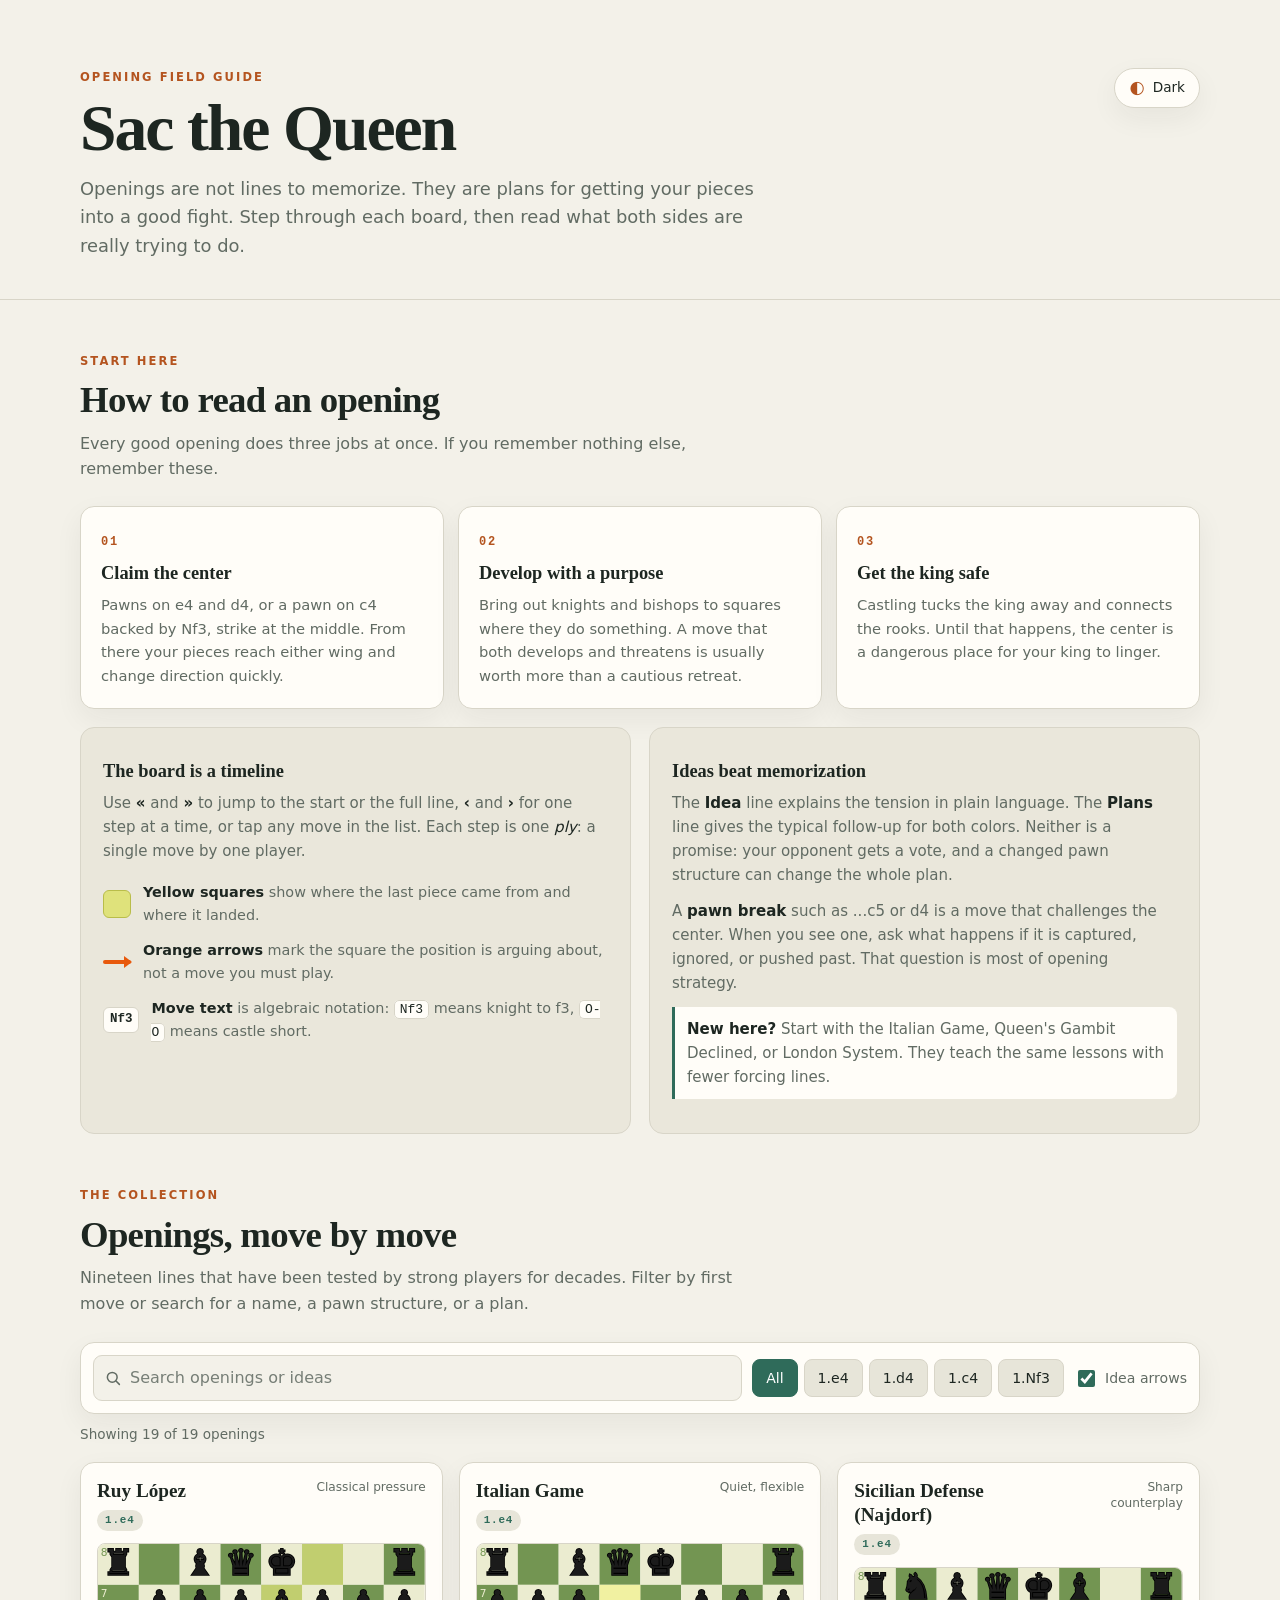
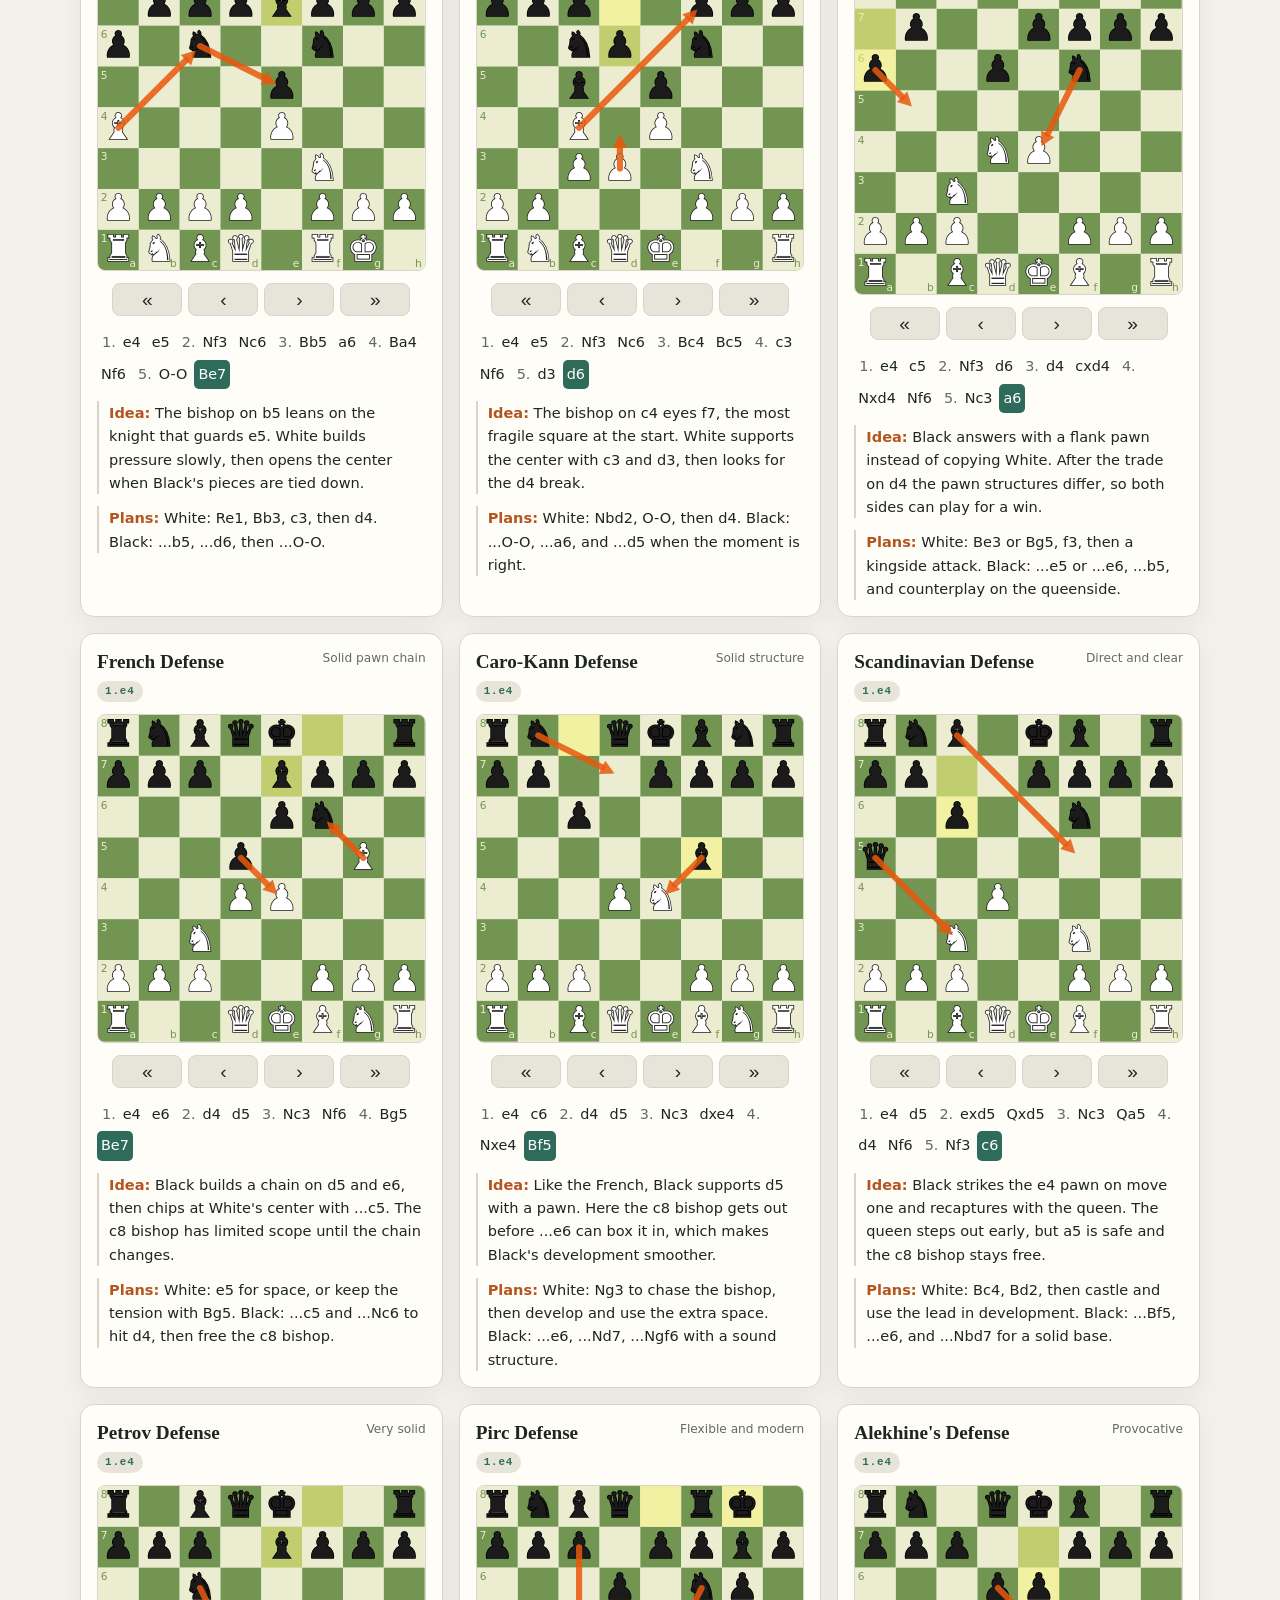
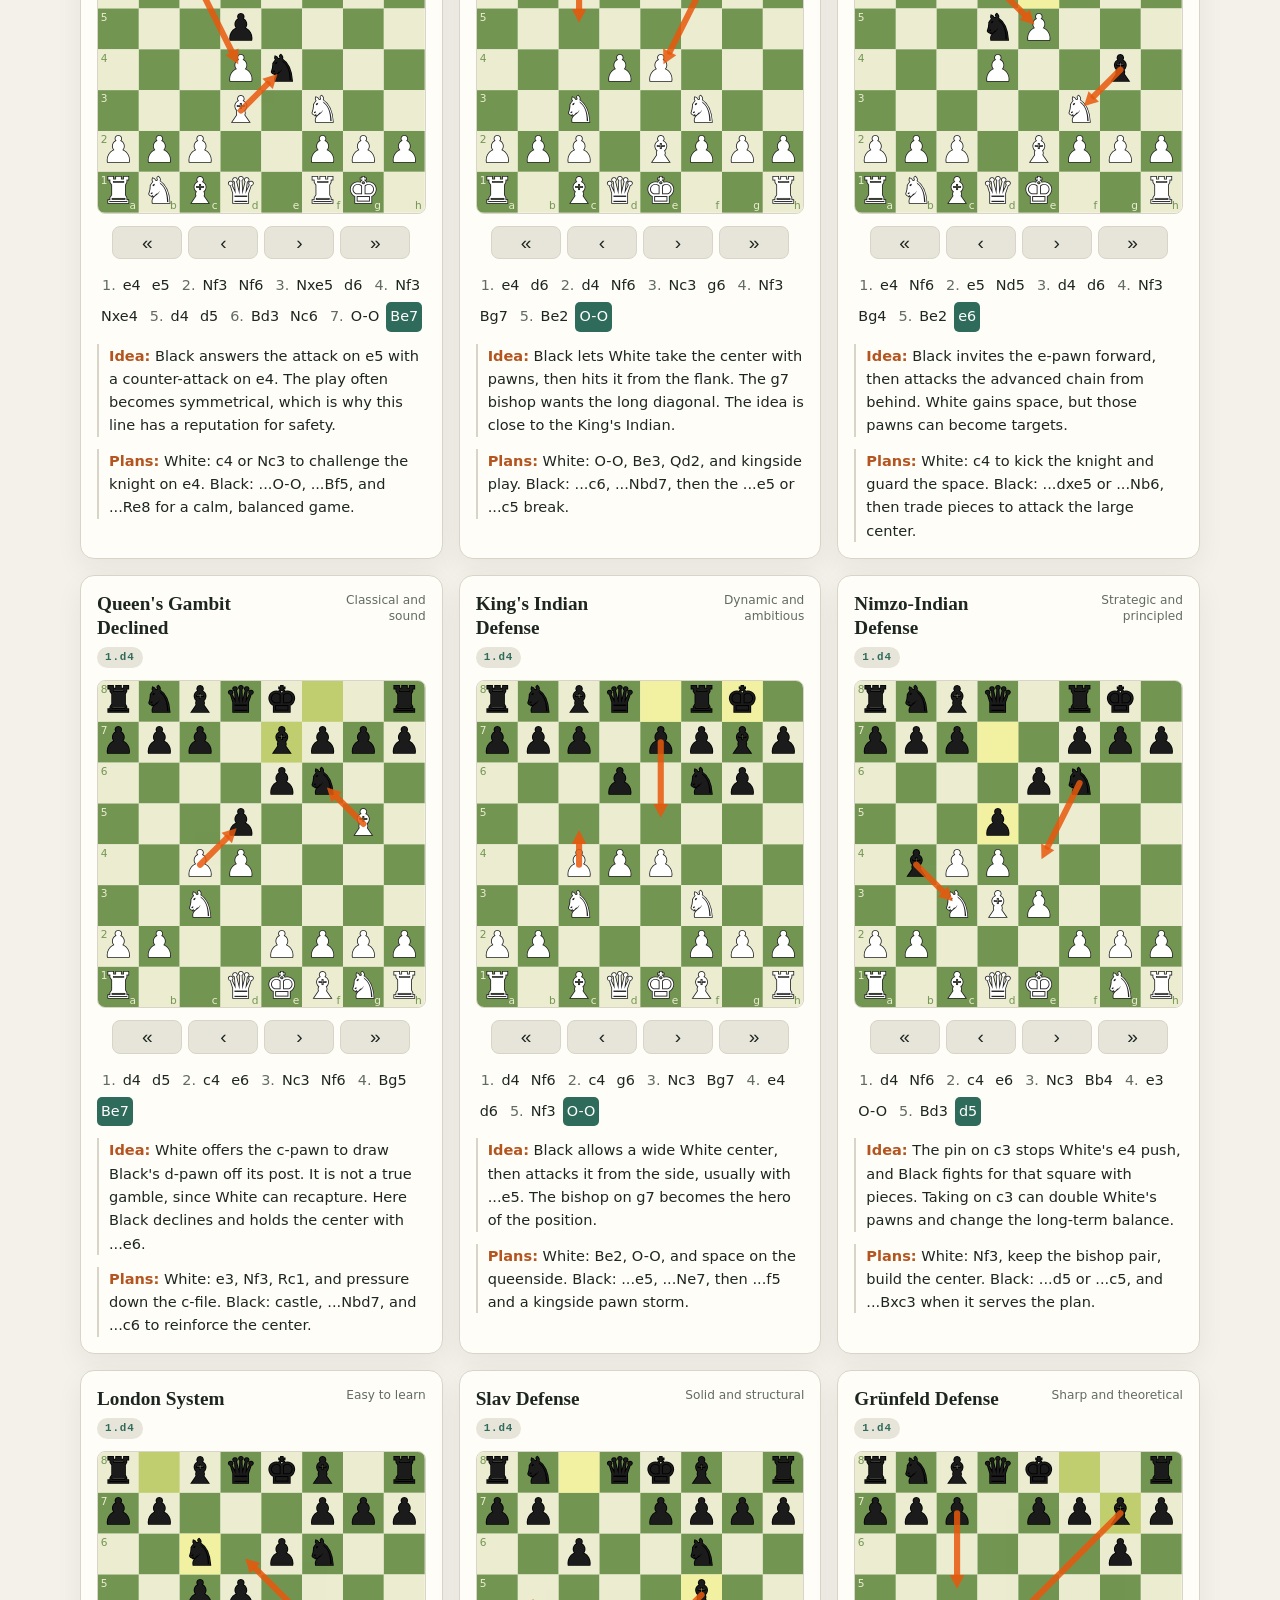
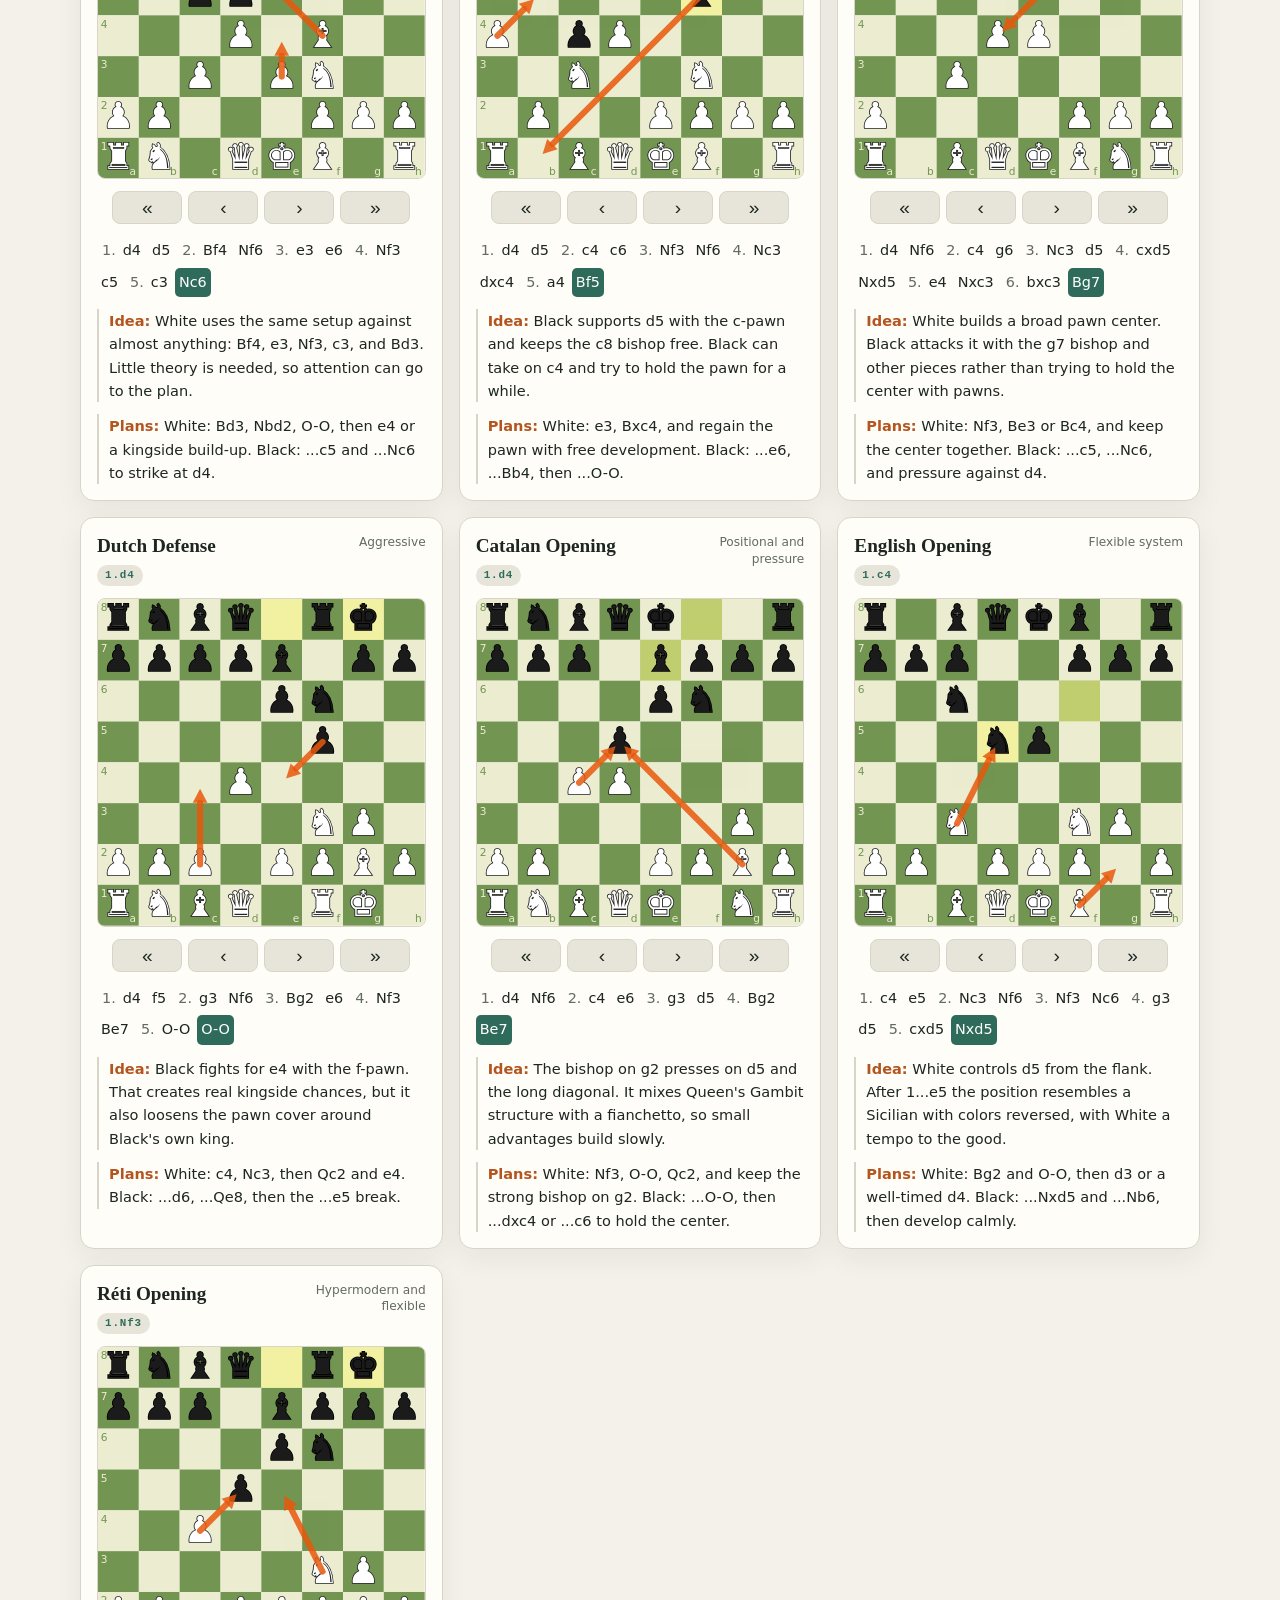
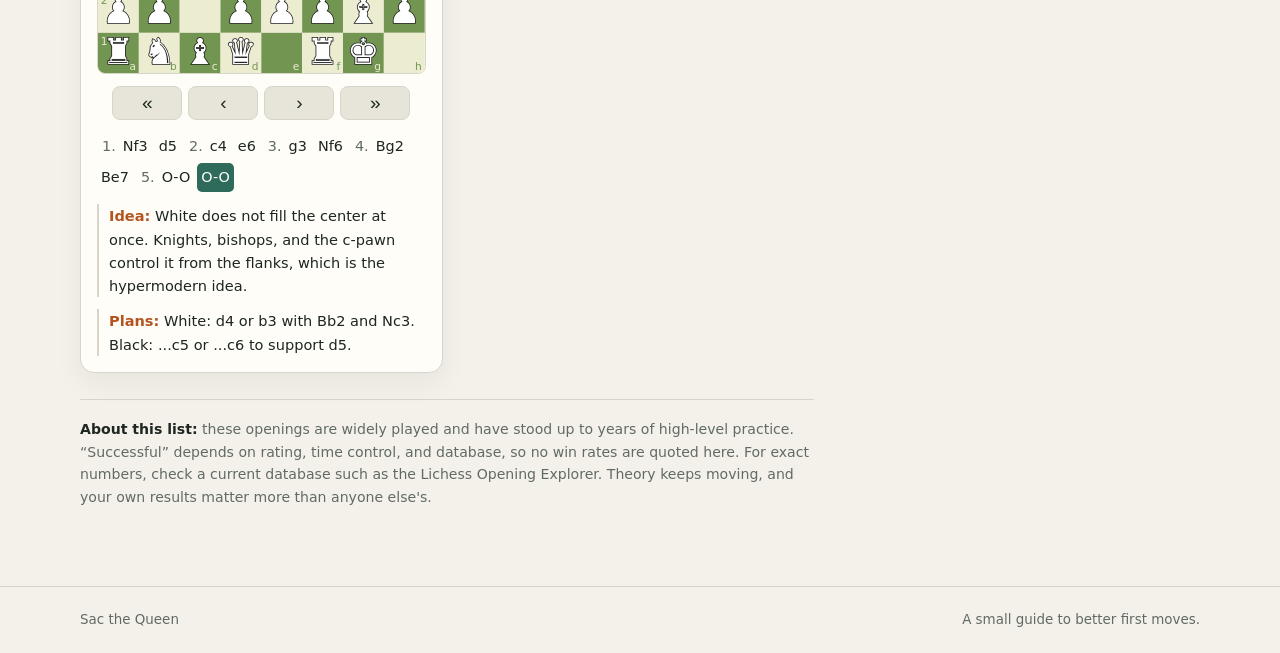
==== sacthequeen/index.html @ 0cee4793 "Refine opening guide and prepare Vercel deployment" ====
<!DOCTYPE html>
<html lang="en">
<head>
<meta charset="utf-8">
<meta name="viewport" content="width=device-width, initial-scale=1, viewport-fit=cover">
<title>Sac the Queen — Chess Openings, Move by Move</title>
<meta name="description" content="A visual field guide to 19 trusted chess openings. Step through the moves, read the ideas, and learn the plans behind each position.">
<meta name="theme-color" content="#f3f1e9">
<meta property="og:type" content="website">
<meta property="og:title" content="Sac the Queen — Chess Openings, Move by Move">
<meta property="og:description" content="A visual field guide to 19 trusted chess openings. Step through the moves, read the ideas, and learn the plans.">
<link rel="stylesheet" href="styles.css">
<script src="app.js" defer></script>
</head>
<body>
<a class="skip" href="#openings">Skip to openings</a>
<header class="site-header">
  <div class="wrap header-inner">
    <div>
      <p class="eyebrow">Opening field guide</p>
      <h1>Sac the Queen</h1>
      <p class="lede">Openings are not lines to memorize. They are plans for getting your pieces into a good fight. Step through each board, then read what both sides are really trying to do.</p>
    </div>
    <button id="theme" class="theme" type="button" aria-label="Switch color theme">
      <span class="theme-icon" aria-hidden="true">◐</span>
      <span class="theme-label">Theme</span>
    </button>
  </div>
</header>
<main class="wrap">
  <section class="guide" id="guide" aria-labelledby="guide-title">
    <div class="section-head">
      <p class="kicker">Start here</p>
      <h2 id="guide-title">How to read an opening</h2>
      <p class="section-lede">Every good opening does three jobs at once. If you remember nothing else, remember these.</p>
    </div>
    <div class="principles">
      <article class="principle">
        <span class="num">01</span>
        <h3>Claim the center</h3>
        <p>Pawns on e4 and d4, or a pawn on c4 backed by Nf3, strike at the middle. From there your pieces reach either wing and change direction quickly.</p>
      </article>
      <article class="principle">
        <span class="num">02</span>
        <h3>Develop with a purpose</h3>
        <p>Bring out knights and bishops to squares where they do something. A move that both develops and threatens is usually worth more than a cautious retreat.</p>
      </article>
      <article class="principle">
        <span class="num">03</span>
        <h3>Get the king safe</h3>
        <p>Castling tucks the king away and connects the rooks. Until that happens, the center is a dangerous place for your king to linger.</p>
      </article>
    </div>
    <div class="guide-grid">
      <article class="explainer">
        <h3>The board is a timeline</h3>
        <p>Use <b>«</b> and <b>»</b> to jump to the start or the full line, <b>‹</b> and <b>›</b> for one step at a time, or tap any move in the list. Each step is one <em>ply</em>: a single move by one player.</p>
        <ul class="legend">
          <li><span class="swatch yellow" aria-hidden="true"></span><span><b>Yellow squares</b> show where the last piece came from and where it landed.</span></li>
          <li><span class="swatch orange" aria-hidden="true"></span><span><b>Orange arrows</b> mark the square the position is arguing about, not a move you must play.</span></li>
          <li><span class="swatch notation" aria-hidden="true">Nf3</span><span><b>Move text</b> is algebraic notation: <code>Nf3</code> means knight to f3, <code>O-O</code> means castle short.</span></li>
        </ul>
      </article>
      <article class="explainer">
        <h3>Ideas beat memorization</h3>
        <p>The <b>Idea</b> line explains the tension in plain language. The <b>Plans</b> line gives the typical follow-up for both colors. Neither is a promise: your opponent gets a vote, and a changed pawn structure can change the whole plan.</p>
        <p>A <b>pawn break</b> such as ...c5 or d4 is a move that challenges the center. When you see one, ask what happens if it is captured, ignored, or pushed past. That question is most of opening strategy.</p>
        <p class="hint"><b>New here?</b> Start with the Italian Game, Queen's Gambit Declined, or London System. They teach the same lessons with fewer forcing lines.</p>
      </article>
    </div>
  </section>

  <section class="openings" id="openings" aria-labelledby="openings-title">
    <div class="section-head">
      <p class="kicker">The collection</p>
      <h2 id="openings-title">Openings, move by move</h2>
      <p class="section-lede">Nineteen lines that have been tested by strong players for decades. Filter by first move or search for a name, a pawn structure, or a plan.</p>
    </div>
    <div class="toolbar">
      <label class="search">
        <span class="sr-only">Search openings</span>
        <svg viewBox="0 0 24 24" aria-hidden="true"><circle cx="11" cy="11" r="6.5"/><path d="m16 16 4.5 4.5"/></svg>
        <input id="search" type="search" placeholder="Search openings or ideas" autocomplete="off">
      </label>
      <div class="filters" role="group" aria-label="Filter by first move">
        <button class="chip" type="button" data-f="all" aria-pressed="true">All</button>
        <button class="chip" type="button" data-f="e4" aria-pressed="false">1.e4</button>
        <button class="chip" type="button" data-f="d4" aria-pressed="false">1.d4</button>
        <button class="chip" type="button" data-f="c4" aria-pressed="false">1.c4</button>
        <button class="chip" type="button" data-f="Nf3" aria-pressed="false">1.Nf3</button>
      </div>
      <label class="toggle"><input type="checkbox" id="ar" checked><span>Idea arrows</span></label>
    </div>
    <p id="count" class="count" aria-live="polite"></p>
    <div class="grid" id="grid"></div>
    <p id="empty" class="empty" hidden>No openings match that search. Try a shorter word, or choose <b>All</b> above.</p>
    <p class="note"><b>About this list:</b> these openings are widely played and have stood up to years of high-level practice. “Successful” depends on rating, time control, and database, so no win rates are quoted here. For exact numbers, check a current database such as the Lichess Opening Explorer. Theory keeps moving, and your own results matter more than anyone else's.</p>
  </section>
</main>
<footer class="site-footer">
  <div class="wrap"><span>Sac the Queen</span><span>A small guide to better first moves.</span></div>
</footer>
</body>
</html>
---- sacthequeen/styles.css ----
:root{--bg:#f3f1e9;--bg2:#eae7db;--fg:#1d2621;--mut:#616b63;--card:#fffdf8;--bd:#d8d5c8;--ac:#2f6b5a;--ac2:#b4541f;--chip:#e7e5d9;--on-ac:#fff;--shadow:0 10px 28px rgba(29,38,33,.06);--radius:14px;color-scheme:light;box-sizing:border-box}
*,*::before,*::after{box-sizing:inherit}
@media (prefers-color-scheme:dark){:root:not([data-theme=light]){color-scheme:dark;--bg:#111613;--bg2:#19211c;--fg:#e8eee9;--mut:#a0aea5;--card:#1a221d;--bd:#303b34;--ac:#79c9a9;--ac2:#f0a567;--chip:#27322b;--on-ac:#101712;--shadow:0 10px 28px rgba(0,0,0,.22)}}
:root[data-theme=dark]{color-scheme:dark;--bg:#111613;--bg2:#19211c;--fg:#e8eee9;--mut:#a0aea5;--card:#1a221d;--bd:#303b34;--ac:#79c9a9;--ac2:#f0a567;--chip:#27322b;--on-ac:#101712;--shadow:0 10px 28px rgba(0,0,0,.22)}
html{scroll-behavior:smooth;scroll-padding-top:20px}
@media (prefers-reduced-motion:reduce){html{scroll-behavior:auto}}
body{margin:0;background:radial-gradient(900px 420px at 85% -10%,var(--bg2),transparent 70%),var(--bg);color:var(--fg);font:16px/1.6 system-ui,-apple-system,"Segoe UI",Roboto,sans-serif;-webkit-font-smoothing:antialiased}
.wrap{width:min(1120px,100% - 32px);margin-inline:auto}
.skip{position:absolute;left:-9999px;top:8px;background:var(--card);color:var(--fg);padding:10px 14px;border-radius:8px;z-index:10}
.skip:focus{left:16px}
.site-header{border-bottom:1px solid var(--bd)}
.header-inner{display:flex;justify-content:space-between;align-items:flex-start;gap:24px;padding:clamp(34px,7vw,68px) 0 38px}
.eyebrow,.kicker{margin:0 0 10px;color:var(--ac2);font-size:.72rem;font-weight:800;letter-spacing:.18em;text-transform:uppercase}
h1{font:700 clamp(2.4rem,7vw,4.1rem)/.98 "Iowan Old Style","Palatino Linotype",Palatino,Georgia,serif;letter-spacing:-.03em;margin:0 0 14px}
.lede{font-size:clamp(1rem,2vw,1.12rem);color:var(--mut);max-width:62ch;margin:0}
.theme{flex:none;display:inline-flex;align-items:center;gap:8px;border:1px solid var(--bd);background:var(--card);color:var(--fg);border-radius:999px;padding:8px 14px;font:inherit;font-size:.85rem;cursor:pointer;box-shadow:var(--shadow)}
.theme:hover{border-color:var(--ac)}
.theme-icon{font-size:1.1rem;line-height:1;color:var(--ac2)}
main{padding-bottom:64px}
.guide,.openings{padding-top:52px}
.section-head{max-width:68ch;margin-bottom:24px}
.section-head h2{font:700 clamp(1.6rem,4vw,2.3rem)/1.1 "Iowan Old Style","Palatino Linotype",Palatino,Georgia,serif;letter-spacing:-.02em;margin:0 0 10px}
.section-lede{color:var(--mut);margin:0}
.principles{display:grid;grid-template-columns:repeat(auto-fit,minmax(min(100%,240px),1fr));gap:14px}
.principle{background:var(--card);border:1px solid var(--bd);border-radius:var(--radius);padding:20px;box-shadow:var(--shadow)}
.num{font:800 .75rem/1 ui-monospace,SFMono-Regular,Menlo,monospace;letter-spacing:.14em;color:var(--ac2)}
.principle h3,.explainer h3{font:700 1.15rem/1.25 "Iowan Old Style","Palatino Linotype",Palatino,Georgia,serif;margin:10px 0 8px}
.principle p{font-size:.92rem;margin:0;color:var(--mut)}
.guide-grid{display:grid;grid-template-columns:repeat(auto-fit,minmax(min(100%,380px),1fr));gap:18px;margin-top:18px}
.explainer{background:var(--bg2);border:1px solid var(--bd);border-radius:var(--radius);padding:22px}
.explainer p{font-size:.94rem;margin:0 0 12px;color:var(--mut)}
.explainer b,.note b{color:var(--fg)}
.explainer em{color:var(--fg);font-style:italic}
code{font:.9em ui-monospace,SFMono-Regular,Menlo,monospace;background:var(--card);border:1px solid var(--bd);border-radius:5px;padding:1px 5px;color:var(--fg)}
.legend{list-style:none;margin:18px 0 0;padding:0;display:grid;gap:12px}
.legend li{display:flex;gap:12px;align-items:center;font-size:.9rem;color:var(--mut)}
.swatch{flex:0 0 auto;width:28px;height:28px;border-radius:6px}
.swatch.yellow{background:#dfe27b;border:1px solid #b9bd4a}
.swatch.orange{height:4px;width:28px;border-radius:2px;background:#e8590c;position:relative;margin-block:12px}
.swatch.orange::after{content:"";position:absolute;right:-1px;top:-4px;border-left:8px solid #e8590c;border-top:6px solid transparent;border-bottom:6px solid transparent}
.swatch.notation{width:auto;min-width:28px;height:auto;padding:3px 6px;background:var(--card);border:1px solid var(--bd);font:700 .78rem/1.4 ui-monospace,SFMono-Regular,Menlo,monospace;color:var(--fg)}
.hint{background:var(--card);border-left:3px solid var(--ac);padding:10px 12px;border-radius:0 8px 8px 0}
.toolbar{display:flex;flex-wrap:wrap;gap:10px;align-items:center;background:var(--card);border:1px solid var(--bd);border-radius:var(--radius);padding:12px;margin:26px 0 10px;box-shadow:var(--shadow)}
.search{flex:1 1 240px;display:flex;align-items:center;gap:8px;background:var(--bg);border:1px solid var(--bd);border-radius:9px;padding:0 10px}
.search svg{width:18px;height:18px;flex:none;fill:none;stroke:var(--mut);stroke-width:2;stroke-linecap:round}
.search input{border:0;outline:0;background:transparent;color:var(--fg);font:inherit;width:100%;padding:9px 0}
.search input::placeholder{color:var(--mut);opacity:.85}
.filters{display:flex;flex-wrap:wrap;gap:6px}
.chip{border:1px solid var(--bd);background:var(--chip);color:var(--fg);border-radius:8px;padding:7px 13px;font:inherit;font-size:.88rem;cursor:pointer}
.chip:hover{border-color:var(--ac)}
.chip[aria-pressed=true]{background:var(--ac);color:var(--on-ac);border-color:var(--ac)}
.toggle{display:flex;align-items:center;gap:7px;font-size:.88rem;color:var(--mut);white-space:nowrap;cursor:pointer}
.toggle input{accent-color:var(--ac);width:17px;height:17px;cursor:pointer}
.count{font-size:.85rem;color:var(--mut);margin:0 0 16px}
.grid{display:grid;grid-template-columns:repeat(auto-fill,minmax(min(100%,330px),1fr));gap:16px}
.card{background:var(--card);border:1px solid var(--bd);border-radius:var(--radius);padding:16px;display:flex;flex-direction:column;gap:12px;box-shadow:var(--shadow);transition:transform .18s ease,box-shadow .18s ease}
.card:hover{transform:translateY(-2px)}
@media (prefers-reduced-motion:reduce){.card{transition:none}}
.card[hidden]{display:none}
.card-head{display:flex;justify-content:space-between;align-items:flex-start;gap:10px}
.card h3{font:700 1.2rem/1.25 "Iowan Old Style","Palatino Linotype",Palatino,Georgia,serif;margin:0}
.tag{font-size:.76rem;color:var(--mut);text-align:right;max-width:18ch;line-height:1.35}
.badge{display:inline-block;margin-top:7px;font:800 .68rem/1 ui-monospace,SFMono-Regular,Menlo,monospace;letter-spacing:.08em;color:var(--ac);background:var(--chip);border-radius:999px;padding:5px 8px}
svg.board{width:100%;height:auto;display:block;border-radius:8px;border:1px solid var(--bd)}
svg.board .p{font-family:"Segoe UI Symbol","Noto Sans Symbols 2","Apple Symbols","DejaVu Sans",serif}
.ctl{display:flex;gap:6px;justify-content:center}
.ctl button{flex:1;max-width:70px;border:1px solid var(--bd);background:var(--chip);color:var(--fg);border-radius:8px;padding:6px 0;font-size:1.2rem;line-height:1;cursor:pointer}
.ctl button:hover{background:var(--bg2);border-color:var(--ac)}
.mv{font-size:.9rem;display:flex;flex-wrap:wrap;gap:2px 3px;align-items:center;line-height:1.9}
.mv em{color:var(--mut);font-style:normal;margin-left:5px}
.mv [data-j]{cursor:pointer;padding:1px 4px;border-radius:5px}
.mv [data-j]:hover{background:var(--chip)}
.mv [data-j].on{background:var(--ac);color:var(--on-ac)}
.card p{margin:0;font-size:.91rem}
.card p b{color:var(--ac2)}
.idea,.plan{padding-left:10px;border-left:2px solid var(--bd)}
.empty{background:var(--card);border:1px dashed var(--bd);border-radius:var(--radius);padding:24px;text-align:center;color:var(--mut);margin:0}
.note{margin-top:26px;padding-top:18px;border-top:1px solid var(--bd);color:var(--mut);font-size:.88rem;max-width:82ch}
.site-footer{border-top:1px solid var(--bd);color:var(--mut);font-size:.84rem}
.site-footer .wrap{display:flex;justify-content:space-between;gap:12px;padding:22px 0}
:focus-visible{outline:2px solid var(--ac2);outline-offset:2px}
.sr-only{position:absolute;width:1px;height:1px;padding:0;margin:-1px;overflow:hidden;clip:rect(0,0,0,0);white-space:nowrap;border:0}
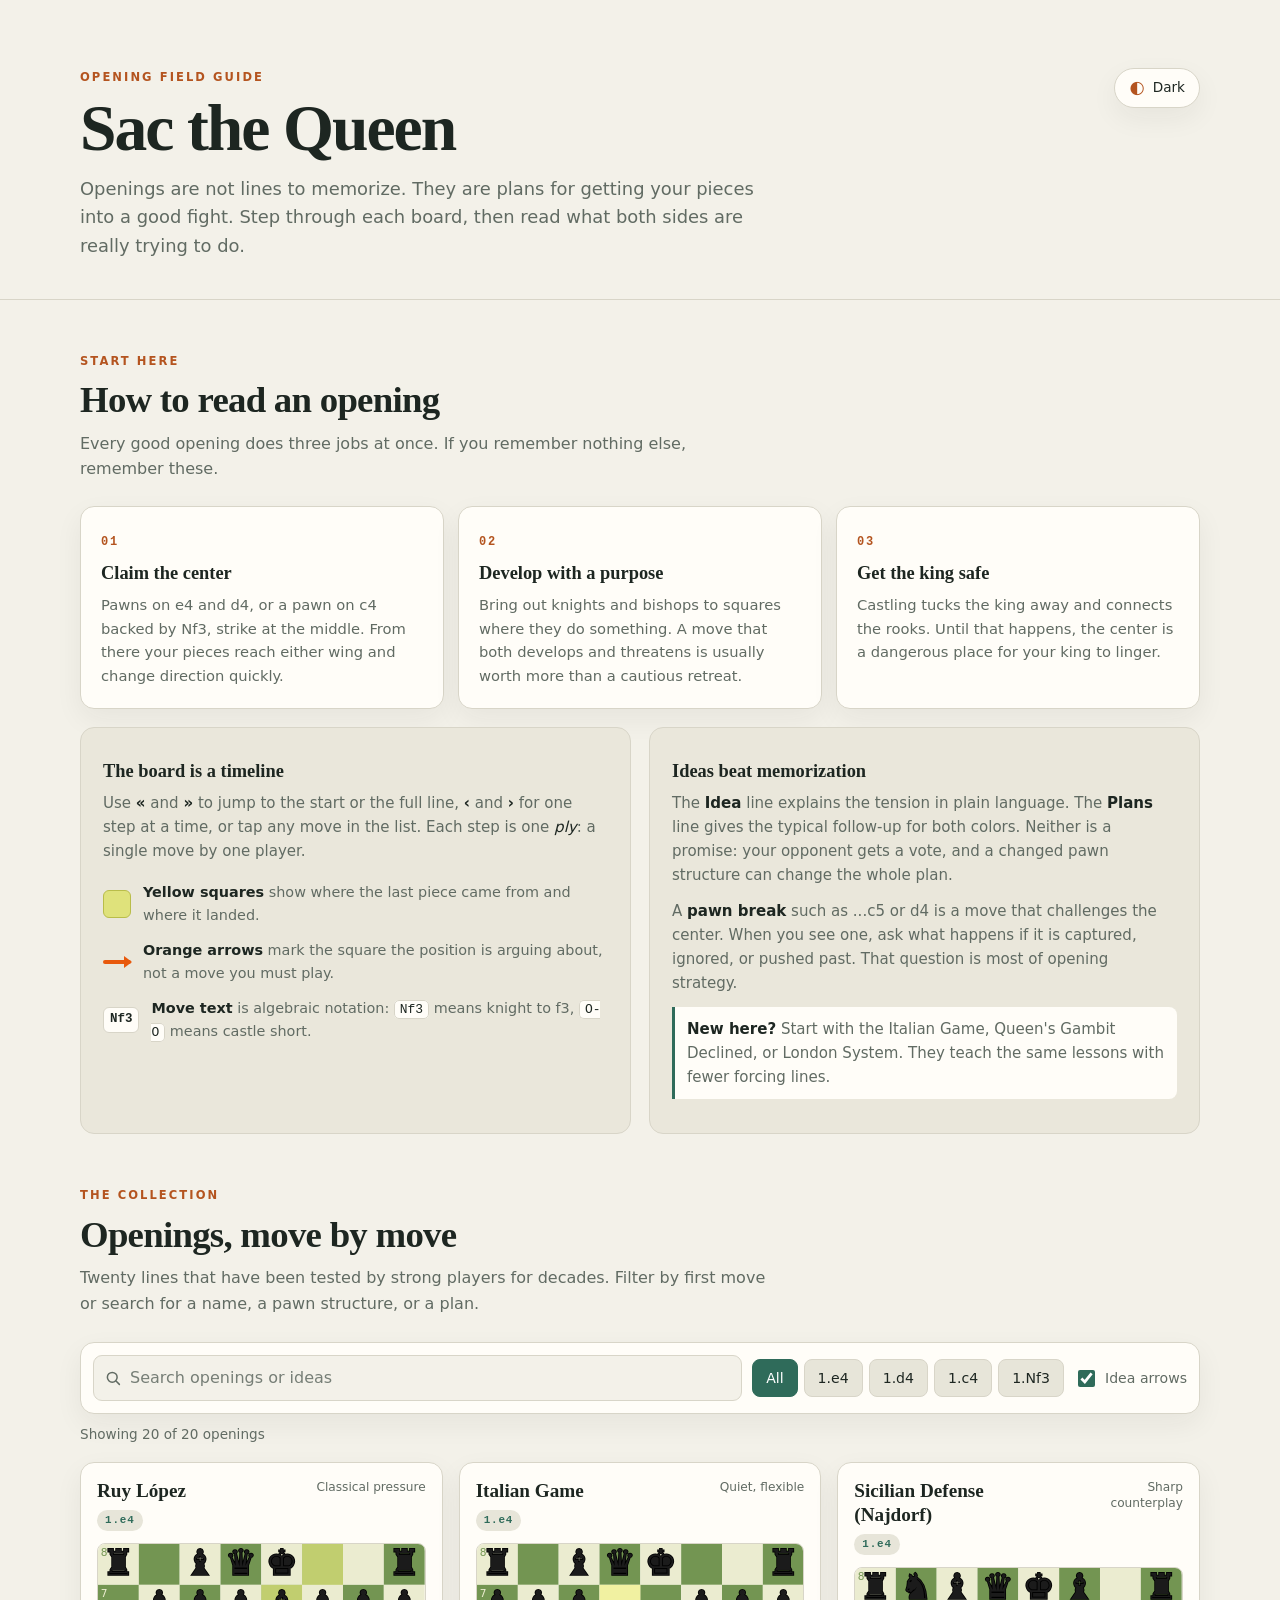
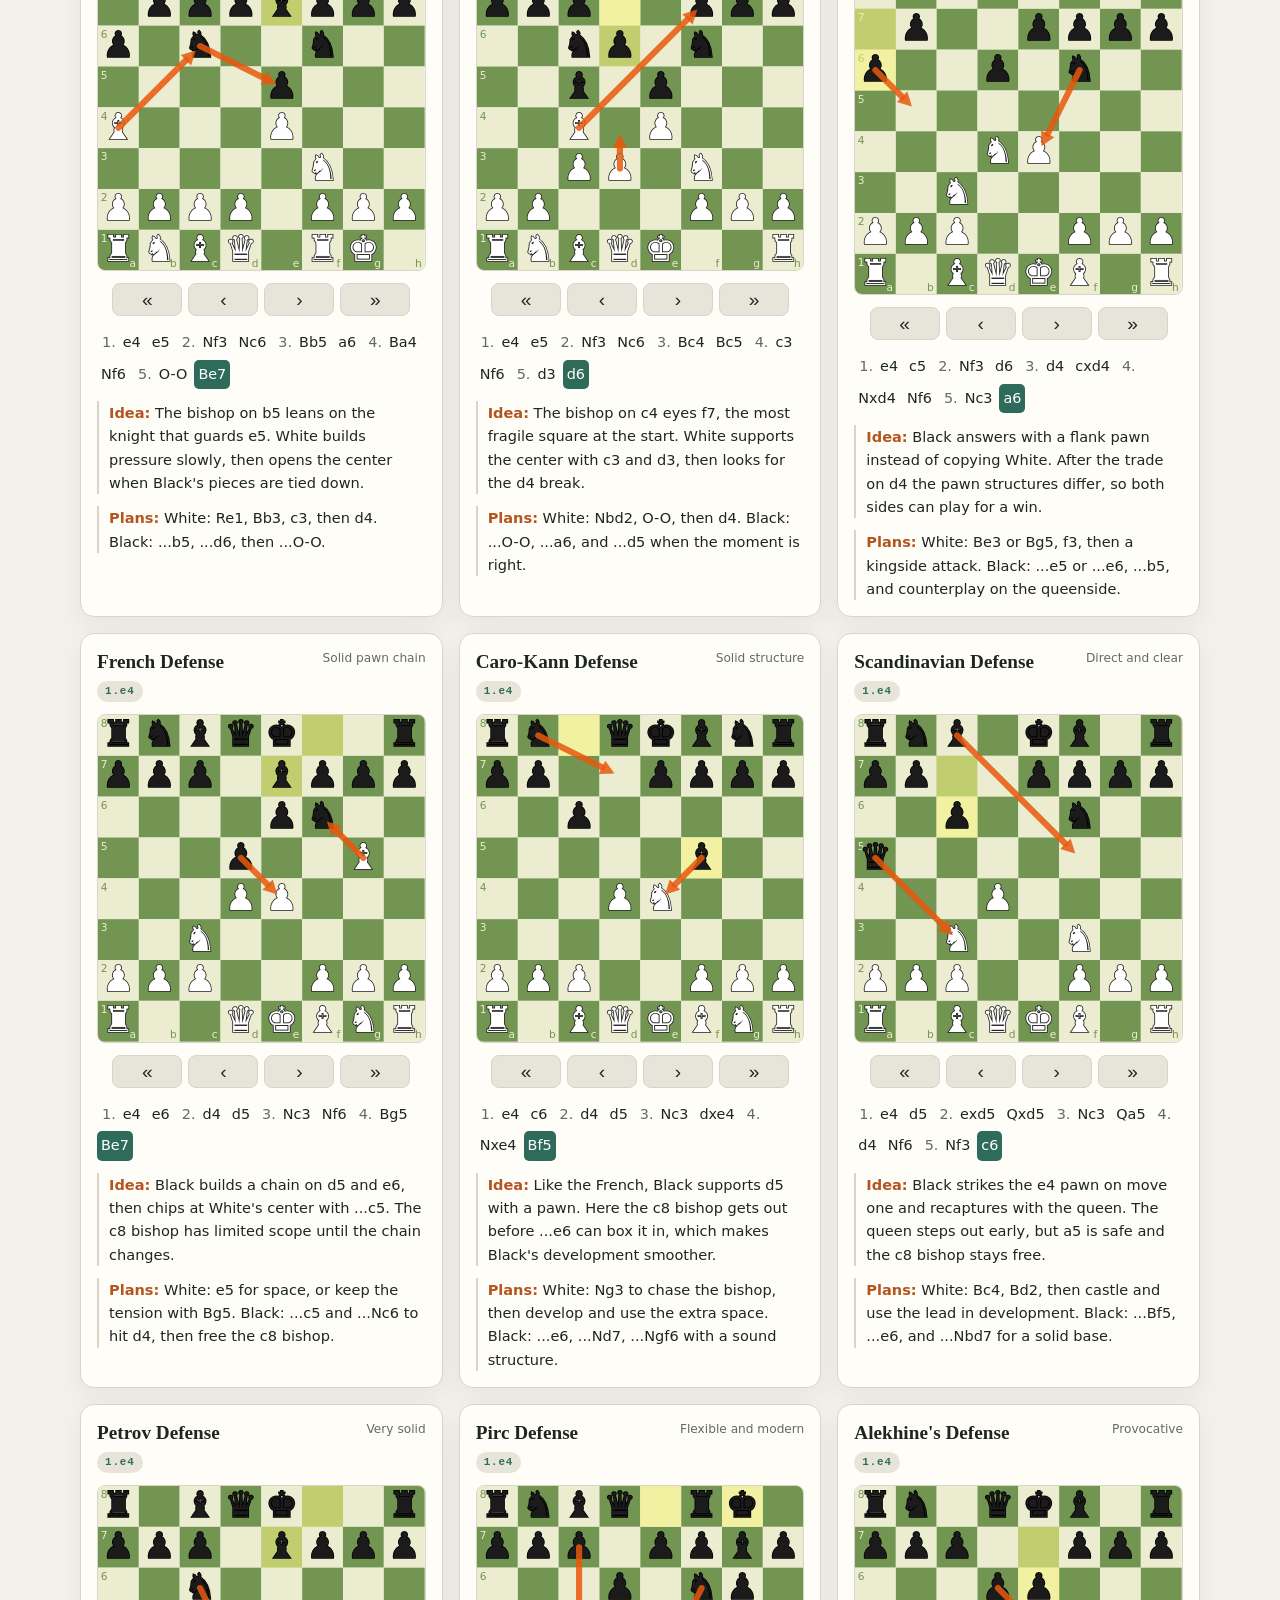
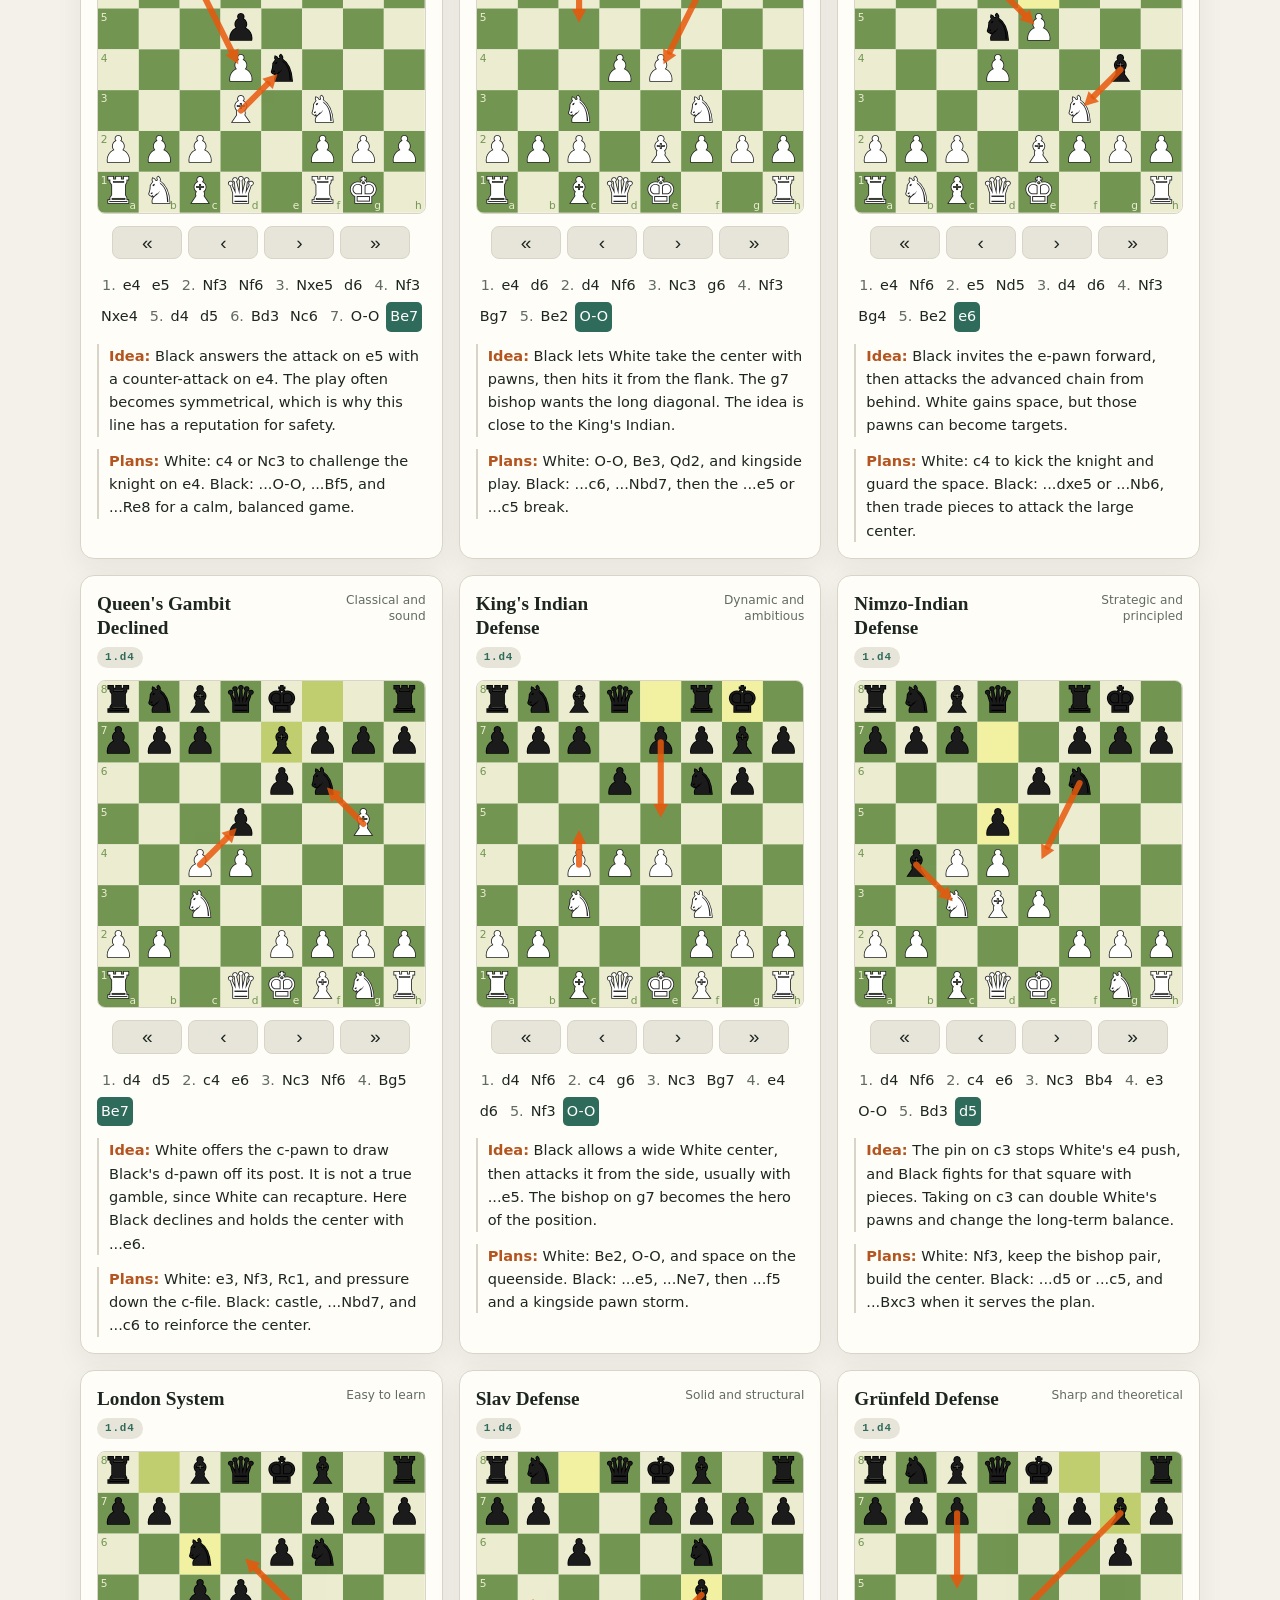
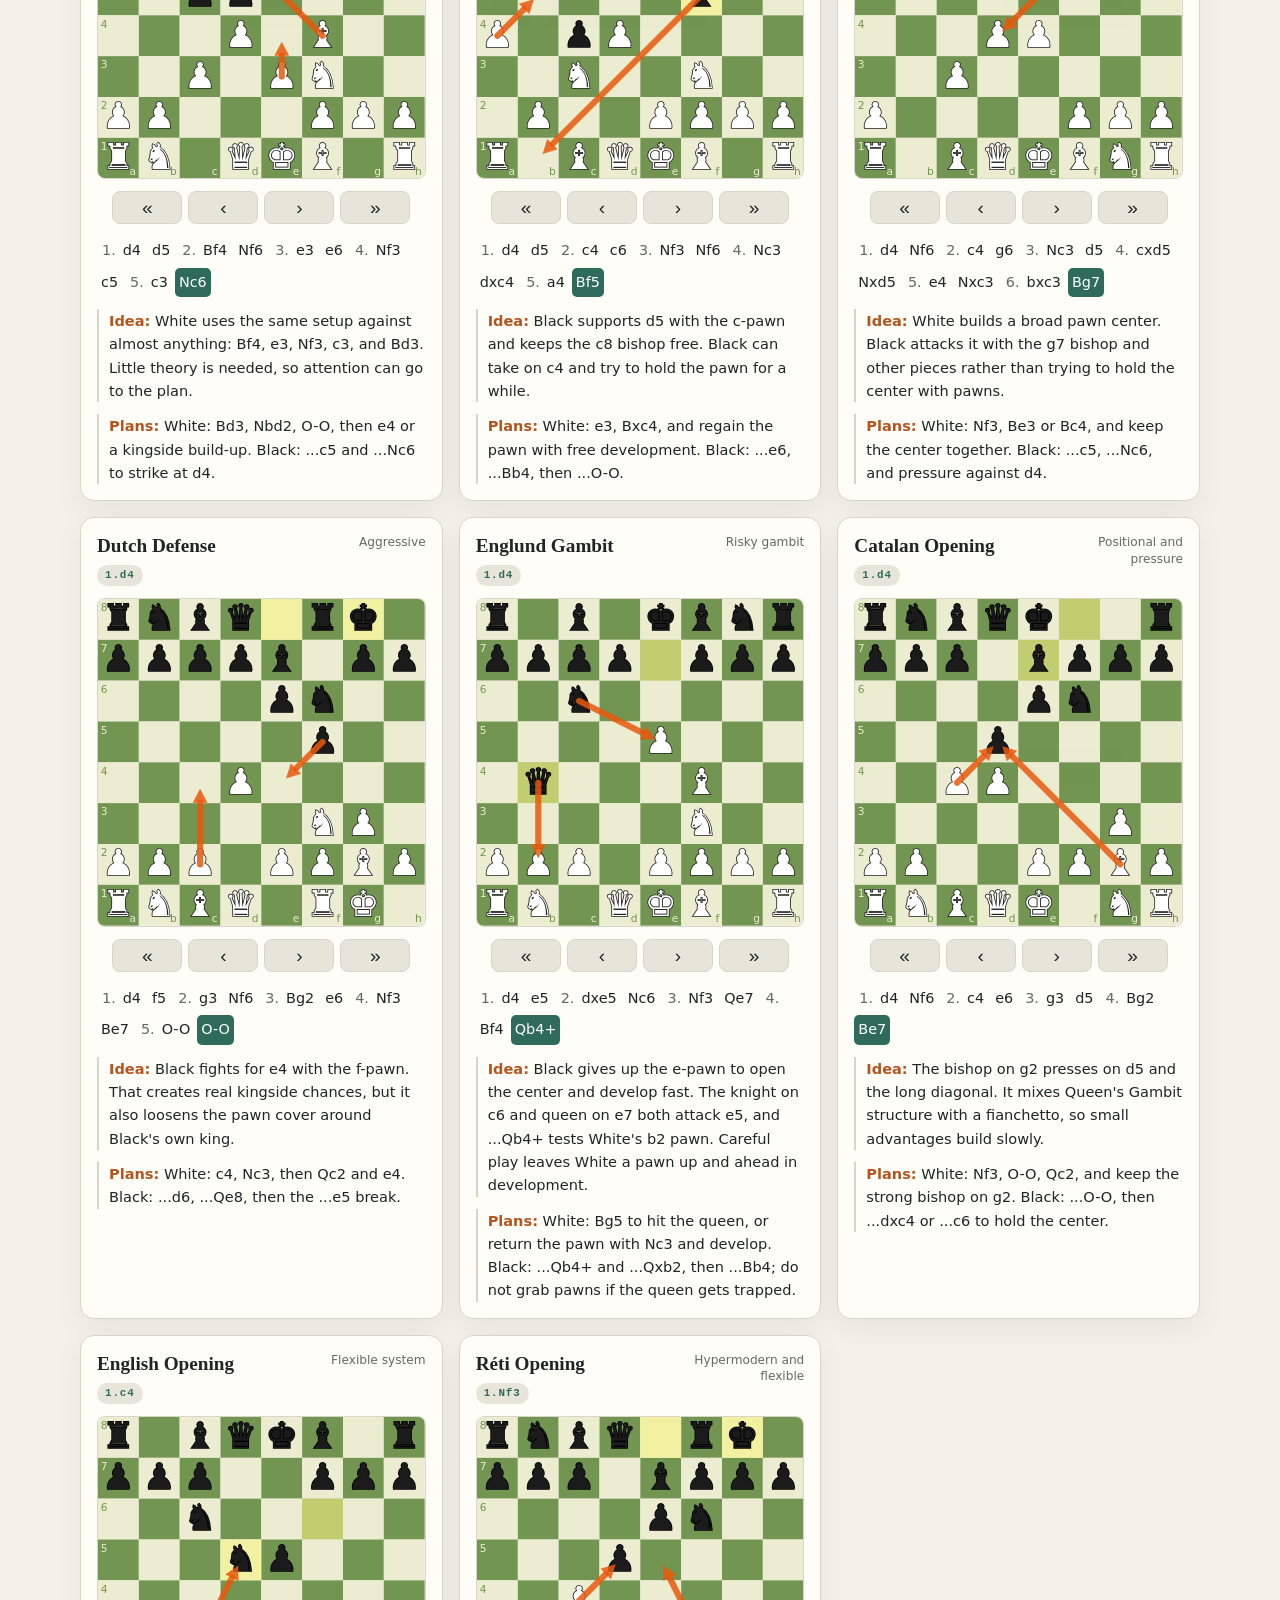
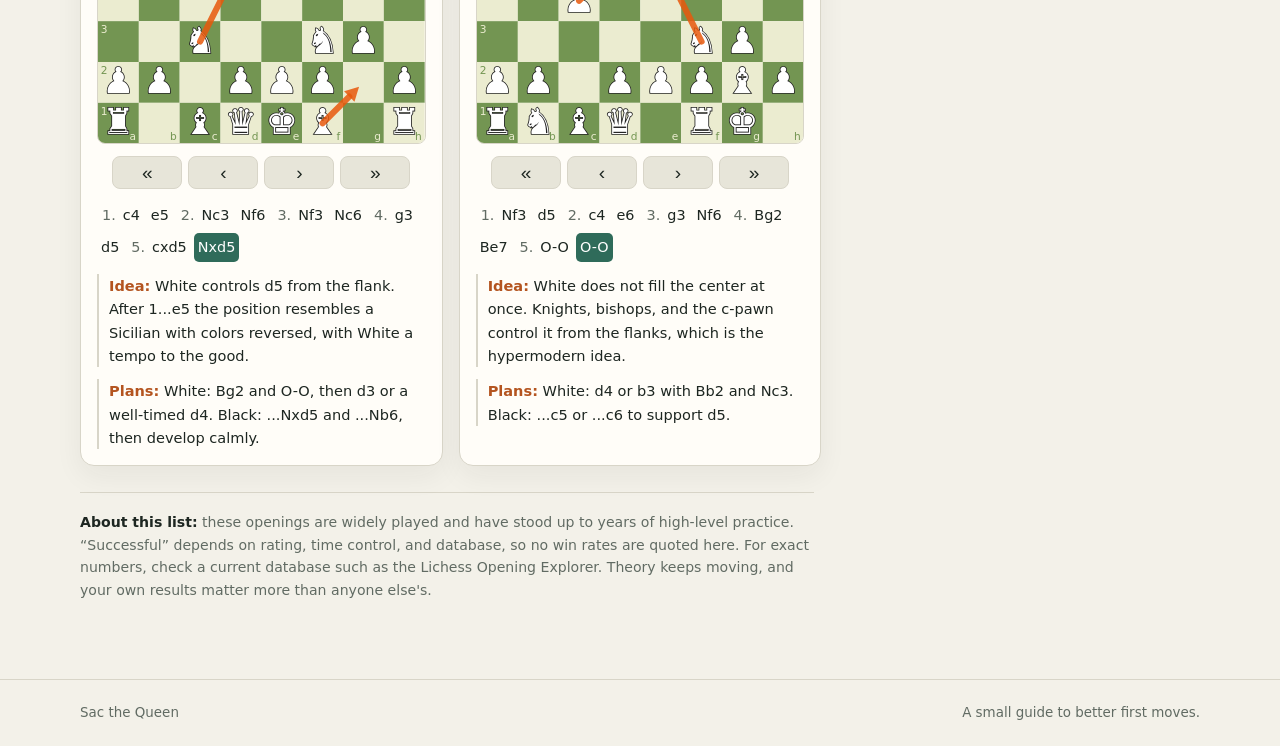
==== commit 1d59b45f: "Add Englund Gambit to opening guide" ====
--- a/sacthequeen/index.html
+++ b/sacthequeen/index.html
@@ -4,13 +4,13 @@
 <meta charset="utf-8">
 <meta name="viewport" content="width=device-width, initial-scale=1, viewport-fit=cover">
 <title>Sac the Queen — Chess Openings, Move by Move</title>
-<meta name="description" content="A visual field guide to 19 trusted chess openings. Step through the moves, read the ideas, and learn the plans behind each position.">
+<meta name="description" content="A visual field guide to 20 trusted chess openings. Step through the moves, read the ideas, and learn the plans behind each position.">
 <meta name="theme-color" content="#f3f1e9">
 <meta property="og:type" content="website">
 <meta property="og:title" content="Sac the Queen — Chess Openings, Move by Move">
-<meta property="og:description" content="A visual field guide to 19 trusted chess openings. Step through the moves, read the ideas, and learn the plans.">
-<link rel="stylesheet" href="styles.css">
-<script src="app.js" defer></script>
+<meta property="og:description" content="A visual field guide to 20 trusted chess openings. Step through the moves, read the ideas, and learn the plans.">
+<link rel="stylesheet" href="/sacthequeen/styles.css">
+<script src="/sacthequeen/app.js" defer></script>
 </head>
 <body>
 <a class="skip" href="#openings">Skip to openings</a>
@@ -74,7 +74,7 @@
     <div class="section-head">
       <p class="kicker">The collection</p>
       <h2 id="openings-title">Openings, move by move</h2>
-      <p class="section-lede">Nineteen lines that have been tested by strong players for decades. Filter by first move or search for a name, a pawn structure, or a plan.</p>
+      <p class="section-lede">Twenty lines that have been tested by strong players for decades. Filter by first move or search for a name, a pawn structure, or a plan.</p>
     </div>
     <div class="toolbar">
       <label class="search">
